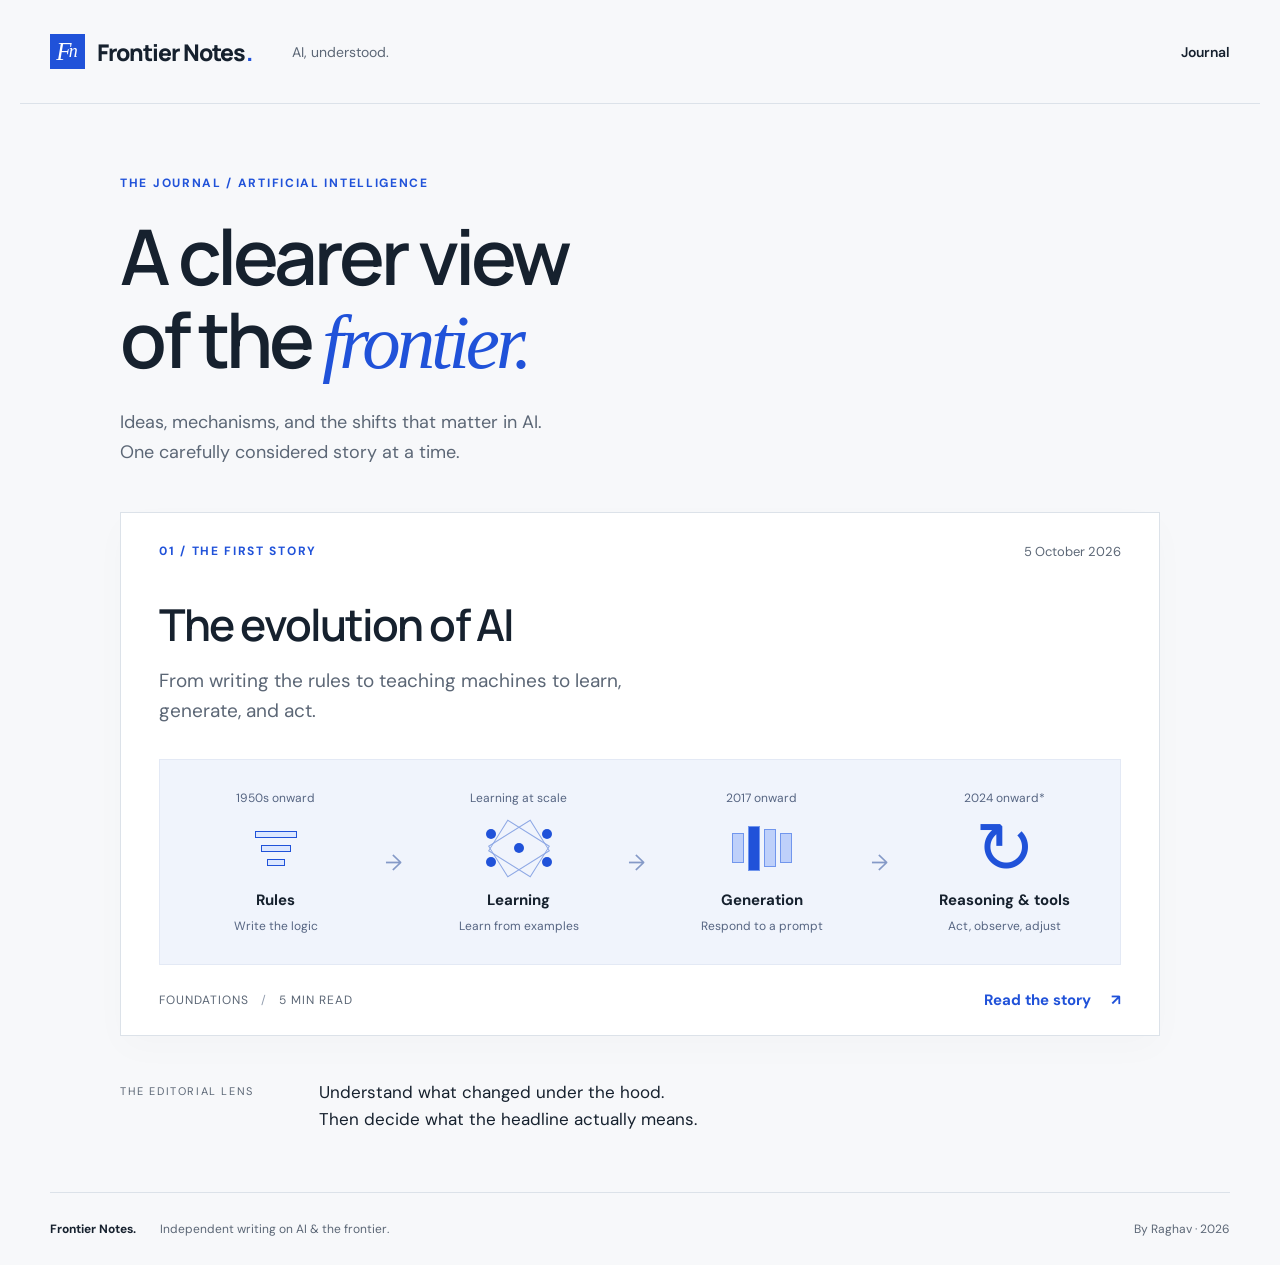
==== index.html @ 6a251ef6 "Publish Frontier Notes and first AI evolution essay" ====
<!doctype html><html lang="en"><head><meta charset="utf-8"><meta name="viewport" content="width=device-width, initial-scale=1"><title>Frontier Notes · Frontier Notes</title><meta name="description" content="Clear, visual essays on artificial intelligence, from its foundations to the frontier."><link rel="canonical" href="https://raghav-one.github.io/blog/"><meta property="og:title" content="Frontier Notes"><meta property="og:description" content="Clear, visual essays on artificial intelligence, from its foundations to the frontier."><meta property="og:type" content="website"><meta property="og:url" content="https://raghav-one.github.io/blog/"><meta name="theme-color" content="#f7f8fa"><link rel="icon" href="favicon.svg"><link rel="stylesheet" href="style.css"></head><body><header class="masthead"><a class="brand" href="./" aria-label="Frontier Notes home"><span class="brand-symbol">F<span>n</span></span>Frontier Notes<span class="brand-dot">.</span></a><span class="masthead-note">AI, understood.</span><a class="nav-link" href="./#journal">Journal</a></header><main class="home"><div class="home-intro"><span class="eyebrow">THE JOURNAL / ARTIFICIAL INTELLIGENCE</span><h1>A clearer view<br>of the <em>frontier.</em></h1><p>Ideas, mechanisms, and the shifts that matter in AI.<br>One carefully considered story at a time.</p></div><section id="journal" class="featured"><div class="feature-top"><span class="eyebrow">01 / THE FIRST STORY</span><span>5 October 2026</span></div><a class="feature-title" href="evolution-of-ai/"><h2>The evolution of AI</h2><p>From writing the rules to teaching machines to learn,<br class="desktop-break"> generate, and act.</p></a><div class="evolution-map" role="img" aria-label="Four overlapping approaches to AI: humans write rules; models learn patterns from examples; pretrained models generate outputs from prompts; tool-using systems act and check feedback."><div class="map-node"><span class="map-year">1950s onward</span><div class="node-visual rules"><i></i><i></i><i></i></div><strong>Rules</strong><span>Write the logic</span></div><span class="map-connector" aria-hidden="true">→</span><div class="map-node"><span class="map-year">Learning at scale</span><div class="node-visual network"><i></i><i></i><i></i><i></i><i></i></div><strong>Learning</strong><span>Learn from examples</span></div><span class="map-connector" aria-hidden="true">→</span><div class="map-node"><span class="map-year">2017 onward</span><div class="node-visual tokens"><i></i><i></i><i></i><i></i></div><strong>Generation</strong><span>Respond to a prompt</span></div><span class="map-connector" aria-hidden="true">→</span><div class="map-node"><span class="map-year">2024 onward*</span><div class="node-visual loop">↻</div><strong>Reasoning &amp; tools</strong><span>Act, observe, adjust</span></div></div><div class="feature-bottom"><span>FOUNDATIONS <span class="sep">/</span> 5 MIN READ</span><a class="read-link" href="evolution-of-ai/">Read the story <span aria-hidden="true">↗</span></a></div></section><div class="home-note"><span>THE EDITORIAL LENS</span><p>Understand what changed under the hood.<br>Then decide what the headline actually means.</p></div></main><footer><span class="footer-brand">Frontier Notes.</span><span>Independent writing on AI &amp; the frontier.</span><span>By Raghav · 2026</span></footer></body></html>
---- style.css ----
@import url('https://fonts.googleapis.com/css2?family=DM+Sans:wght@400;500;600;700&family=Manrope:wght@400;500;600;700;800&display=swap');
:root{--ink:#16212e;--muted:#5c6776;--blue:#2052d9;--line:#dce2e9;--paper:#f7f8fa}*{box-sizing:border-box}html{scroll-behavior:smooth;scroll-padding-top:30px}body{margin:0;background:var(--paper);color:var(--ink);font-family:'DM Sans',sans-serif;-webkit-font-smoothing:antialiased}a{color:inherit;text-decoration:none}a:hover{color:var(--blue)}a:focus-visible{outline:3px solid var(--blue);outline-offset:6px}::selection{background:#d9e5ff} .masthead{max-width:1240px;margin:auto;height:104px;display:flex;align-items:center;border-bottom:1px solid var(--line);gap:30px;padding:0 30px}.brand{display:flex;align-items:center;gap:12px;font-family:Manrope,sans-serif;font-size:23px;font-weight:800;letter-spacing:-1px}.brand-symbol{background:var(--blue);color:white;width:35px;height:35px;display:flex;align-items:center;justify-content:center;font:italic 25px Georgia;letter-spacing:-3px;padding-right:4px}.brand-symbol span{font-size:18px}.brand-dot{color:var(--blue);margin-left:-11px}.masthead-note{font-size:14px;color:var(--muted);margin-left:10px}.nav-link{margin-left:auto;font-size:14px;font-weight:600}.home{max-width:1100px;padding:0 30px;margin:auto}.home-intro{padding:67px 0 45px}.eyebrow{font-size:12px;font-weight:700;letter-spacing:1.7px;color:var(--blue)}h1,h2,p{margin:0}h1,h2{font-family:Manrope,sans-serif}h1{font-size:clamp(48px,6vw,82px);line-height:1.08;letter-spacing:-4px;font-weight:600;margin:23px 0}h1 em{font-family:Georgia,serif;font-weight:400;color:var(--blue)}.home-intro p{font-size:18px;line-height:1.65;color:var(--muted)}.featured{background:white;border:1px solid var(--line);padding:30px 38px 0;box-shadow:0 12px 35px #16212e05}.feature-top{display:flex;justify-content:space-between;gap:20px;font-size:13px;color:var(--muted)}.feature-title{display:block;margin:34px 0}.feature-title h2{font-size:44px;letter-spacing:-1.9px;font-weight:600}.feature-title p{font-size:19px;line-height:1.55;margin-top:12px;color:var(--muted)}.evolution-map{display:grid;grid-template-columns:1fr 24px 1fr 24px 1fr 24px 1fr;align-items:center;gap:4px;padding:30px 10px;background:#f0f4fc;border:1px solid #e3e9f5}.map-node{display:flex;align-items:center;flex-direction:column;text-align:center;gap:8px}.map-year{font-size:12px;color:#566582}.map-node strong{font-size:15px;white-space:nowrap}.map-node>span:last-child{font-size:12px;color:#566582}.map-connector{color:#8499c7;font-size:22px}.node-visual{height:68px;display:flex;justify-content:center;align-items:center;position:relative;color:var(--blue)}.rules{flex-direction:column;gap:7px}.rules i{display:block;width:42px;height:7px;border:1px solid var(--blue);background:#dce7ff}.rules i:nth-child(2){width:30px}.rules i:last-child{width:18px}.network{width:66px}.network:before,.network:after{content:'';position:absolute;width:48px;height:35px;border:1px solid #8fa9e5;transform:rotate(32deg)}.network:after{transform:rotate(-32deg)}.network i{width:10px;height:10px;border-radius:50%;background:var(--blue);position:absolute;z-index:1}.network i:nth-child(1){left:0;top:15px}.network i:nth-child(2){left:0;bottom:15px}.network i:nth-child(3){left:28px;top:29px}.network i:nth-child(4){right:0;top:15px}.network i:nth-child(5){right:0;bottom:15px}.tokens{gap:4px}.tokens i{display:block;width:12px;height:30px;background:#bed0fa;border:1px solid #7196ed}.tokens i:nth-child(2){height:45px;background:#2052d9}.tokens i:nth-child(3){height:38px}.loop{font:72px Georgia}.feature-bottom{display:flex;align-items:center;justify-content:space-between;padding:25px 0;font-size:12px;letter-spacing:1px;color:var(--muted)}.read-link{font-size:15px;color:var(--blue);font-weight:700;letter-spacing:0}.read-link span{margin-left:16px}.sep{margin:0 8px;color:#929dae}.home-note{display:flex;gap:65px;padding:43px 0 58px;align-items:flex-start}.home-note>span{font-size:11px;letter-spacing:1.6px;padding-top:5px;color:var(--muted)}.home-note p{font-size:17px;line-height:1.6}footer{max-width:1180px;border-top:1px solid var(--line);padding:28px 0;margin:0 auto;display:flex;gap:24px;color:var(--muted);font-size:12px}footer span:last-child{margin-left:auto}.footer-brand{font-weight:700;color:var(--ink)}.article-heading{max-width:760px;padding:39px 30px 44px;margin:auto}.back{font-size:13px;color:var(--muted);display:inline-block;margin-bottom:42px}.article-heading h1{font-size:clamp(60px,7vw,94px);margin:24px 0;letter-spacing:-4px}.dek{font-size:21px;color:var(--muted);line-height:1.6;max-width:650px}.byline{display:flex;gap:12px;align-items:center;font-size:12px;color:var(--muted);margin-top:30px;line-height:1.7}.byline strong{color:var(--ink);font-size:14px}.avatar{width:38px;height:38px;border-radius:50%;background:#e3e9f5;color:var(--blue);display:grid;place-items:center;font-size:14px;font-weight:700}.wide-figure{max-width:1040px;margin:0 auto 48px;padding:0 30px}.wide-figure .evolution-map{padding:35px 20px}figcaption{font-size:12px;line-height:1.6;color:var(--muted);padding:14px 0;max-width:900px}.article-body{max-width:760px;padding:0 30px 68px;margin:auto;font-size:18px;line-height:1.85}.article-body p{margin-bottom:22px}.opening{font-size:21px;line-height:1.75}.article-body section{margin-top:48px}.section-number{font-size:13px;color:var(--blue);display:flex;gap:15px;align-items:center;font-weight:600}.section-number span{letter-spacing:1.4px;font-size:11px;color:var(--muted)}.article-body h2{font-size:30px;line-height:1.3;letter-spacing:-1px;margin:14px 0 20px;font-weight:600}.cite{color:var(--blue);font-size:12px;margin-left:4px;vertical-align:super}.lesson{border-left:2px solid var(--blue);padding-left:18px;font-size:16px;color:var(--muted)}.lesson strong{color:var(--ink)}code{font-size:14px;background:#eaf0fb;padding:4px 6px;border-radius:3px;overflow-wrap:anywhere}.mechanism{border:1px solid var(--line);padding:24px;background:white;margin:28px 0}.flow{display:flex;gap:12px;align-items:center;justify-content:space-between;margin:15px 0;font-size:14px}.flow b{color:var(--blue);font-weight:400}.mechanism p{font-size:13px;line-height:1.6;color:var(--muted);margin:0}.pullquote{padding:30px 0;border-top:1px solid var(--line);border-bottom:1px solid var(--line);margin:34px 0}.pullquote>span{color:var(--blue);font-size:11px;letter-spacing:1.5px;font-weight:700}.pullquote p{font:28px/1.5 Georgia,serif;margin:13px 0 0}.agent-loop{background:#eff3fb;padding:25px;margin:28px 0}.agent-loop ol{list-style:none;margin:12px 0 0;padding:0}.agent-loop li{display:flex;gap:20px;padding:14px 0;border-top:1px solid #dae3f3}.agent-loop li>span{color:var(--blue);font-size:12px;padding-top:4px}.agent-loop strong{font-size:16px}.agent-loop small{display:block;color:var(--muted);font-size:14px;line-height:1.6}.ending{padding-top:35px;border-top:2px solid var(--ink)}.sources{padding-top:30px;border-top:1px solid var(--line)}.sources h2{font-size:23px}.sources ol{padding-left:22px;font-size:14px;line-height:1.5}.sources li{padding:10px 0;scroll-margin-top:30px}.sources li::marker{color:var(--muted)}.sources a{color:var(--blue)}.sources a:hover{text-decoration:underline}.sources li span{display:block;font-size:12px;color:var(--muted);margin-top:4px}.sources>p{font-size:12px;color:var(--muted);line-height:1.6;margin:20px 0 0}@media(max-width:700px){.masthead{height:78px;padding:0 22px;gap:16px}.brand{font-size:20px}.masthead-note{display:none}.home{padding:0 22px}.home-intro{padding:44px 0 32px}h1{letter-spacing:-2.5px}.home-intro p{font-size:16px}.featured{padding:23px 20px 0}.feature-top{font-size:11px}.feature-top .eyebrow{font-size:10px;letter-spacing:1px}.feature-title{margin:26px 0}.feature-title h2{font-size:34px;letter-spacing:-1.5px}.feature-title p{font-size:17px}.desktop-break{display:none}.evolution-map{grid-template-columns:1fr 22px 1fr;padding:23px 9px;row-gap:25px}.evolution-map>.map-connector:nth-child(4){display:none}.map-node strong{font-size:14px}.map-node>span:last-child{font-size:11px}.feature-bottom{font-size:10px;letter-spacing:.5px;padding:21px 0}.read-link{font-size:13px}.read-link span{margin-left:5px}.home-note{display:block;padding:34px 0}.home-note p{margin-top:12px;font-size:16px}footer{margin:0 22px;padding:24px 0;flex-wrap:wrap;gap:10px;font-size:11px}footer span:last-child{margin-left:0;width:100%}.article-heading{padding:27px 24px 32px}.back{margin-bottom:32px}.article-heading h1{letter-spacing:-3px}.dek{font-size:18px}.wide-figure{padding:0 24px;margin-bottom:28px}.wide-figure .evolution-map{padding:25px 10px}.article-body{padding:0 24px 44px;font-size:17px;line-height:1.8}.opening{font-size:19px}.article-body section{margin-top:37px}.article-body h2{font-size:27px}.flow{display:grid;grid-template-columns:1fr 20px 1fr;gap:10px;font-size:13px}.flow>b:nth-child(4){display:none}.mechanism{padding:20px}.pullquote p{font-size:24px}.agent-loop{padding:20px}.section-number span{font-size:10px}figcaption{font-size:11px}}@media(prefers-reduced-motion:reduce){html{scroll-behavior:auto}}
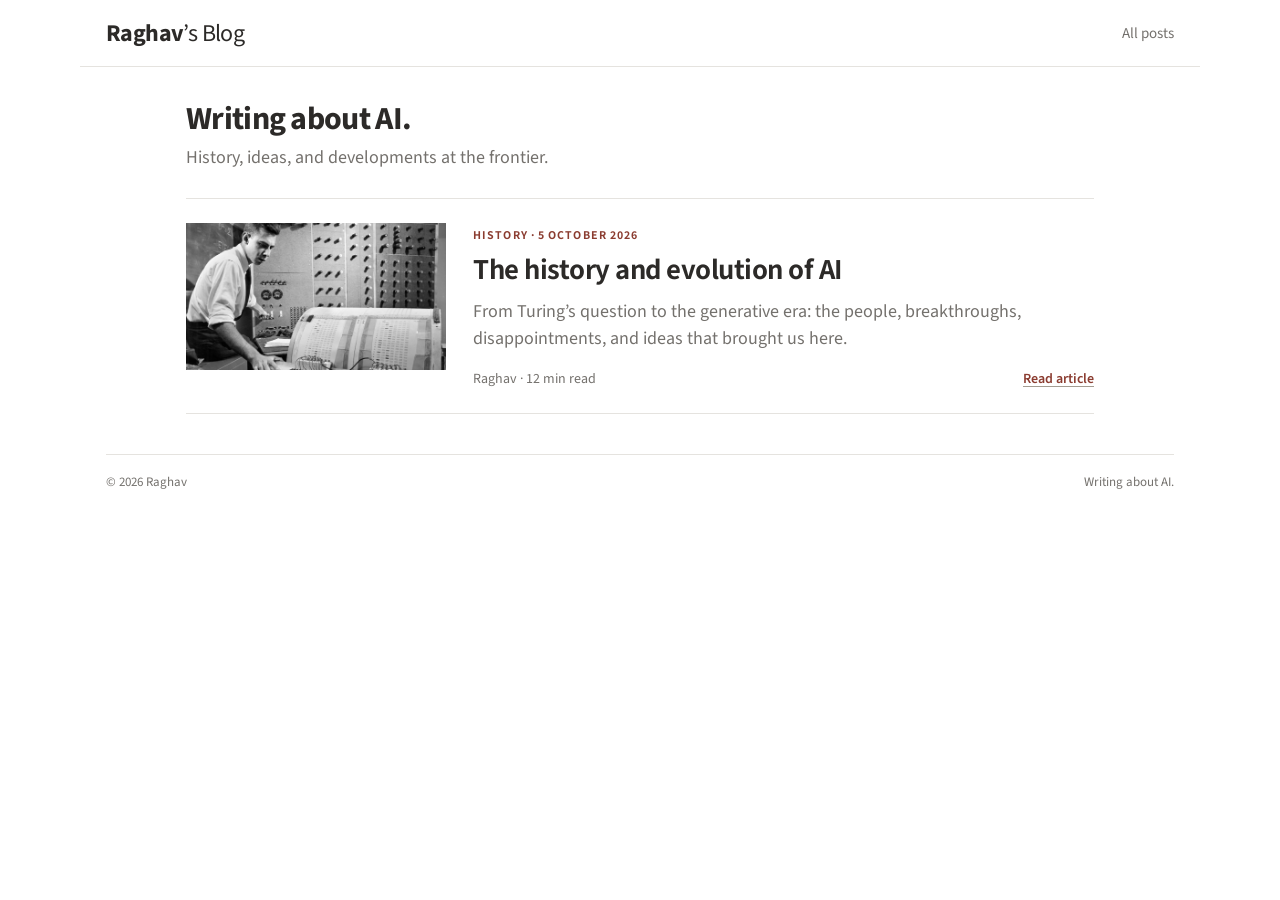
==== commit 0cff4592: "Rebuild personal blog with compact article layout and expanded AI history" ====
--- a/index.html
+++ b/index.html
@@ -1 +1,33 @@
-<!doctype html><html lang="en"><head><meta charset="utf-8"><meta name="viewport" content="width=device-width, initial-scale=1"><title>Frontier Notes · Frontier Notes</title><meta name="description" content="Clear, visual essays on artificial intelligence, from its foundations to the frontier."><link rel="canonical" href="https://raghav-one.github.io/blog/"><meta property="og:title" content="Frontier Notes"><meta property="og:description" content="Clear, visual essays on artificial intelligence, from its foundations to the frontier."><meta property="og:type" content="website"><meta property="og:url" content="https://raghav-one.github.io/blog/"><meta name="theme-color" content="#f7f8fa"><link rel="icon" href="favicon.svg"><link rel="stylesheet" href="style.css"></head><body><header class="masthead"><a class="brand" href="./" aria-label="Frontier Notes home"><span class="brand-symbol">F<span>n</span></span>Frontier Notes<span class="brand-dot">.</span></a><span class="masthead-note">AI, understood.</span><a class="nav-link" href="./#journal">Journal</a></header><main class="home"><div class="home-intro"><span class="eyebrow">THE JOURNAL / ARTIFICIAL INTELLIGENCE</span><h1>A clearer view<br>of the <em>frontier.</em></h1><p>Ideas, mechanisms, and the shifts that matter in AI.<br>One carefully considered story at a time.</p></div><section id="journal" class="featured"><div class="feature-top"><span class="eyebrow">01 / THE FIRST STORY</span><span>5 October 2026</span></div><a class="feature-title" href="evolution-of-ai/"><h2>The evolution of AI</h2><p>From writing the rules to teaching machines to learn,<br class="desktop-break"> generate, and act.</p></a><div class="evolution-map" role="img" aria-label="Four overlapping approaches to AI: humans write rules; models learn patterns from examples; pretrained models generate outputs from prompts; tool-using systems act and check feedback."><div class="map-node"><span class="map-year">1950s onward</span><div class="node-visual rules"><i></i><i></i><i></i></div><strong>Rules</strong><span>Write the logic</span></div><span class="map-connector" aria-hidden="true">→</span><div class="map-node"><span class="map-year">Learning at scale</span><div class="node-visual network"><i></i><i></i><i></i><i></i><i></i></div><strong>Learning</strong><span>Learn from examples</span></div><span class="map-connector" aria-hidden="true">→</span><div class="map-node"><span class="map-year">2017 onward</span><div class="node-visual tokens"><i></i><i></i><i></i><i></i></div><strong>Generation</strong><span>Respond to a prompt</span></div><span class="map-connector" aria-hidden="true">→</span><div class="map-node"><span class="map-year">2024 onward*</span><div class="node-visual loop">↻</div><strong>Reasoning &amp; tools</strong><span>Act, observe, adjust</span></div></div><div class="feature-bottom"><span>FOUNDATIONS <span class="sep">/</span> 5 MIN READ</span><a class="read-link" href="evolution-of-ai/">Read the story <span aria-hidden="true">↗</span></a></div></section><div class="home-note"><span>THE EDITORIAL LENS</span><p>Understand what changed under the hood.<br>Then decide what the headline actually means.</p></div></main><footer><span class="footer-brand">Frontier Notes.</span><span>Independent writing on AI &amp; the frontier.</span><span>By Raghav · 2026</span></footer></body></html>+<!doctype html>
+<html lang="en">
+<head>
+  <meta charset="utf-8">
+  <meta name="viewport" content="width=device-width, initial-scale=1">
+  <title>AI writing by Raghav | Raghav’s Blog</title>
+  <meta name="description" content="Raghav’s personal blog about artificial intelligence: its history, ideas, and frontier.">
+  <link rel="canonical" href="https://raghav-one.github.io/blog/">
+  <meta property="og:title" content="AI writing by Raghav">
+  <meta property="og:description" content="Raghav’s personal blog about artificial intelligence: its history, ideas, and frontier.">
+  <meta property="og:type" content="website">
+  <meta property="og:url" content="https://raghav-one.github.io/blog/">
+  <meta name="theme-color" content="#ffffff">
+  <link rel="icon" href="favicon.svg">
+  <link rel="stylesheet" href="style.css">
+</head>
+<body>
+<a class="skip-link" href="#main">Skip to content</a>
+<header class="site-header">
+  <a class="identity" href="./">Raghav<span>’s Blog</span></a>
+  <a href="./" class="archive-link">All posts</a>
+</header>
+<main id="main" class="home">
+<header class="home-heading"><h1>Writing about AI.</h1><p>History, ideas, and developments at the frontier.</p></header>
+<section aria-label="Blog posts" class="post-list">
+<article class="post-preview">
+<a class="preview-image" href="evolution-of-ai/" tabindex="-1" aria-hidden="true"><img src="assets/rosenblatt-perceptron.jpg" alt="" width="1140" height="641"></a>
+<div><span class="post-category">HISTORY · 5 OCTOBER 2026</span><h2><a href="evolution-of-ai/">The history and evolution of AI</a></h2><p>From Turing’s question to the generative era: the people, breakthroughs, disappointments, and ideas that brought us here.</p><div class="preview-meta">Raghav · 12 min read <a href="evolution-of-ai/">Read article</a></div></div>
+</article>
+</section>
+</main><footer class="site-footer"><span>© 2026 Raghav</span><span>Writing about AI.</span></footer>
+</body>
+</html>
--- a/style.css
+++ b/style.css
@@ -1,2 +1,2 @@
-@import url('https://fonts.googleapis.com/css2?family=DM+Sans:wght@400;500;600;700&family=Manrope:wght@400;500;600;700;800&display=swap');
-:root{--ink:#16212e;--muted:#5c6776;--blue:#2052d9;--line:#dce2e9;--paper:#f7f8fa}*{box-sizing:border-box}html{scroll-behavior:smooth;scroll-padding-top:30px}body{margin:0;background:var(--paper);color:var(--ink);font-family:'DM Sans',sans-serif;-webkit-font-smoothing:antialiased}a{color:inherit;text-decoration:none}a:hover{color:var(--blue)}a:focus-visible{outline:3px solid var(--blue);outline-offset:6px}::selection{background:#d9e5ff} .masthead{max-width:1240px;margin:auto;height:104px;display:flex;align-items:center;border-bottom:1px solid var(--line);gap:30px;padding:0 30px}.brand{display:flex;align-items:center;gap:12px;font-family:Manrope,sans-serif;font-size:23px;font-weight:800;letter-spacing:-1px}.brand-symbol{background:var(--blue);color:white;width:35px;height:35px;display:flex;align-items:center;justify-content:center;font:italic 25px Georgia;letter-spacing:-3px;padding-right:4px}.brand-symbol span{font-size:18px}.brand-dot{color:var(--blue);margin-left:-11px}.masthead-note{font-size:14px;color:var(--muted);margin-left:10px}.nav-link{margin-left:auto;font-size:14px;font-weight:600}.home{max-width:1100px;padding:0 30px;margin:auto}.home-intro{padding:67px 0 45px}.eyebrow{font-size:12px;font-weight:700;letter-spacing:1.7px;color:var(--blue)}h1,h2,p{margin:0}h1,h2{font-family:Manrope,sans-serif}h1{font-size:clamp(48px,6vw,82px);line-height:1.08;letter-spacing:-4px;font-weight:600;margin:23px 0}h1 em{font-family:Georgia,serif;font-weight:400;color:var(--blue)}.home-intro p{font-size:18px;line-height:1.65;color:var(--muted)}.featured{background:white;border:1px solid var(--line);padding:30px 38px 0;box-shadow:0 12px 35px #16212e05}.feature-top{display:flex;justify-content:space-between;gap:20px;font-size:13px;color:var(--muted)}.feature-title{display:block;margin:34px 0}.feature-title h2{font-size:44px;letter-spacing:-1.9px;font-weight:600}.feature-title p{font-size:19px;line-height:1.55;margin-top:12px;color:var(--muted)}.evolution-map{display:grid;grid-template-columns:1fr 24px 1fr 24px 1fr 24px 1fr;align-items:center;gap:4px;padding:30px 10px;background:#f0f4fc;border:1px solid #e3e9f5}.map-node{display:flex;align-items:center;flex-direction:column;text-align:center;gap:8px}.map-year{font-size:12px;color:#566582}.map-node strong{font-size:15px;white-space:nowrap}.map-node>span:last-child{font-size:12px;color:#566582}.map-connector{color:#8499c7;font-size:22px}.node-visual{height:68px;display:flex;justify-content:center;align-items:center;position:relative;color:var(--blue)}.rules{flex-direction:column;gap:7px}.rules i{display:block;width:42px;height:7px;border:1px solid var(--blue);background:#dce7ff}.rules i:nth-child(2){width:30px}.rules i:last-child{width:18px}.network{width:66px}.network:before,.network:after{content:'';position:absolute;width:48px;height:35px;border:1px solid #8fa9e5;transform:rotate(32deg)}.network:after{transform:rotate(-32deg)}.network i{width:10px;height:10px;border-radius:50%;background:var(--blue);position:absolute;z-index:1}.network i:nth-child(1){left:0;top:15px}.network i:nth-child(2){left:0;bottom:15px}.network i:nth-child(3){left:28px;top:29px}.network i:nth-child(4){right:0;top:15px}.network i:nth-child(5){right:0;bottom:15px}.tokens{gap:4px}.tokens i{display:block;width:12px;height:30px;background:#bed0fa;border:1px solid #7196ed}.tokens i:nth-child(2){height:45px;background:#2052d9}.tokens i:nth-child(3){height:38px}.loop{font:72px Georgia}.feature-bottom{display:flex;align-items:center;justify-content:space-between;padding:25px 0;font-size:12px;letter-spacing:1px;color:var(--muted)}.read-link{font-size:15px;color:var(--blue);font-weight:700;letter-spacing:0}.read-link span{margin-left:16px}.sep{margin:0 8px;color:#929dae}.home-note{display:flex;gap:65px;padding:43px 0 58px;align-items:flex-start}.home-note>span{font-size:11px;letter-spacing:1.6px;padding-top:5px;color:var(--muted)}.home-note p{font-size:17px;line-height:1.6}footer{max-width:1180px;border-top:1px solid var(--line);padding:28px 0;margin:0 auto;display:flex;gap:24px;color:var(--muted);font-size:12px}footer span:last-child{margin-left:auto}.footer-brand{font-weight:700;color:var(--ink)}.article-heading{max-width:760px;padding:39px 30px 44px;margin:auto}.back{font-size:13px;color:var(--muted);display:inline-block;margin-bottom:42px}.article-heading h1{font-size:clamp(60px,7vw,94px);margin:24px 0;letter-spacing:-4px}.dek{font-size:21px;color:var(--muted);line-height:1.6;max-width:650px}.byline{display:flex;gap:12px;align-items:center;font-size:12px;color:var(--muted);margin-top:30px;line-height:1.7}.byline strong{color:var(--ink);font-size:14px}.avatar{width:38px;height:38px;border-radius:50%;background:#e3e9f5;color:var(--blue);display:grid;place-items:center;font-size:14px;font-weight:700}.wide-figure{max-width:1040px;margin:0 auto 48px;padding:0 30px}.wide-figure .evolution-map{padding:35px 20px}figcaption{font-size:12px;line-height:1.6;color:var(--muted);padding:14px 0;max-width:900px}.article-body{max-width:760px;padding:0 30px 68px;margin:auto;font-size:18px;line-height:1.85}.article-body p{margin-bottom:22px}.opening{font-size:21px;line-height:1.75}.article-body section{margin-top:48px}.section-number{font-size:13px;color:var(--blue);display:flex;gap:15px;align-items:center;font-weight:600}.section-number span{letter-spacing:1.4px;font-size:11px;color:var(--muted)}.article-body h2{font-size:30px;line-height:1.3;letter-spacing:-1px;margin:14px 0 20px;font-weight:600}.cite{color:var(--blue);font-size:12px;margin-left:4px;vertical-align:super}.lesson{border-left:2px solid var(--blue);padding-left:18px;font-size:16px;color:var(--muted)}.lesson strong{color:var(--ink)}code{font-size:14px;background:#eaf0fb;padding:4px 6px;border-radius:3px;overflow-wrap:anywhere}.mechanism{border:1px solid var(--line);padding:24px;background:white;margin:28px 0}.flow{display:flex;gap:12px;align-items:center;justify-content:space-between;margin:15px 0;font-size:14px}.flow b{color:var(--blue);font-weight:400}.mechanism p{font-size:13px;line-height:1.6;color:var(--muted);margin:0}.pullquote{padding:30px 0;border-top:1px solid var(--line);border-bottom:1px solid var(--line);margin:34px 0}.pullquote>span{color:var(--blue);font-size:11px;letter-spacing:1.5px;font-weight:700}.pullquote p{font:28px/1.5 Georgia,serif;margin:13px 0 0}.agent-loop{background:#eff3fb;padding:25px;margin:28px 0}.agent-loop ol{list-style:none;margin:12px 0 0;padding:0}.agent-loop li{display:flex;gap:20px;padding:14px 0;border-top:1px solid #dae3f3}.agent-loop li>span{color:var(--blue);font-size:12px;padding-top:4px}.agent-loop strong{font-size:16px}.agent-loop small{display:block;color:var(--muted);font-size:14px;line-height:1.6}.ending{padding-top:35px;border-top:2px solid var(--ink)}.sources{padding-top:30px;border-top:1px solid var(--line)}.sources h2{font-size:23px}.sources ol{padding-left:22px;font-size:14px;line-height:1.5}.sources li{padding:10px 0;scroll-margin-top:30px}.sources li::marker{color:var(--muted)}.sources a{color:var(--blue)}.sources a:hover{text-decoration:underline}.sources li span{display:block;font-size:12px;color:var(--muted);margin-top:4px}.sources>p{font-size:12px;color:var(--muted);line-height:1.6;margin:20px 0 0}@media(max-width:700px){.masthead{height:78px;padding:0 22px;gap:16px}.brand{font-size:20px}.masthead-note{display:none}.home{padding:0 22px}.home-intro{padding:44px 0 32px}h1{letter-spacing:-2.5px}.home-intro p{font-size:16px}.featured{padding:23px 20px 0}.feature-top{font-size:11px}.feature-top .eyebrow{font-size:10px;letter-spacing:1px}.feature-title{margin:26px 0}.feature-title h2{font-size:34px;letter-spacing:-1.5px}.feature-title p{font-size:17px}.desktop-break{display:none}.evolution-map{grid-template-columns:1fr 22px 1fr;padding:23px 9px;row-gap:25px}.evolution-map>.map-connector:nth-child(4){display:none}.map-node strong{font-size:14px}.map-node>span:last-child{font-size:11px}.feature-bottom{font-size:10px;letter-spacing:.5px;padding:21px 0}.read-link{font-size:13px}.read-link span{margin-left:5px}.home-note{display:block;padding:34px 0}.home-note p{margin-top:12px;font-size:16px}footer{margin:0 22px;padding:24px 0;flex-wrap:wrap;gap:10px;font-size:11px}footer span:last-child{margin-left:0;width:100%}.article-heading{padding:27px 24px 32px}.back{margin-bottom:32px}.article-heading h1{letter-spacing:-3px}.dek{font-size:18px}.wide-figure{padding:0 24px;margin-bottom:28px}.wide-figure .evolution-map{padding:25px 10px}.article-body{padding:0 24px 44px;font-size:17px;line-height:1.8}.opening{font-size:19px}.article-body section{margin-top:37px}.article-body h2{font-size:27px}.flow{display:grid;grid-template-columns:1fr 20px 1fr;gap:10px;font-size:13px}.flow>b:nth-child(4){display:none}.mechanism{padding:20px}.pullquote p{font-size:24px}.agent-loop{padding:20px}.section-number span{font-size:10px}figcaption{font-size:11px}}@media(prefers-reduced-motion:reduce){html{scroll-behavior:auto}}
+@import url('https://fonts.googleapis.com/css2?family=Source+Sans+3:wght@400;500;600;650;700&display=swap');
+:root{--ink:#2c2a28;--muted:#74716d;--accent:#8b3c30;--line:#e5e3df;--soft:#f7f6f3}*{box-sizing:border-box}html{scroll-padding-top:24px}body{margin:0;background:white;color:var(--ink);font-family:'Source Sans 3',Arial,sans-serif;-webkit-font-smoothing:antialiased}a{color:inherit;text-decoration-color:#a39c92;text-underline-offset:3px}a:hover{color:var(--accent)}a:focus-visible,summary:focus-visible{outline:2px solid var(--accent);outline-offset:5px}::selection{background:#f0dfd5}.skip-link{position:absolute;left:15px;top:-100px;background:white;padding:12px;z-index:10}.skip-link:focus{top:10px}.site-header{height:67px;max-width:1120px;margin:auto;padding:0 26px;border-bottom:1px solid var(--line);display:flex;align-items:center;justify-content:space-between}.identity{font-size:24px;font-weight:700;letter-spacing:-.6px;text-decoration:none}.identity span{font-weight:400}.archive-link{font-size:15px;text-decoration:none;color:var(--muted)}.article{max-width:792px;margin:auto;padding:30px 26px 35px}.post-category{font-size:12px;letter-spacing:1.1px;color:var(--accent);font-weight:650}.post-header h1{font-size:39px;letter-spacing:-1px;line-height:1.16;margin:10px 0 12px;font-weight:700}.subtitle{font-size:21px;line-height:1.45;color:var(--muted);margin:0}.byline{display:flex;align-items:center;gap:11px;margin:20px 0 23px;padding-bottom:19px;border-bottom:1px solid var(--line);font-size:13px}.author-mark{display:grid;place-items:center;width:34px;height:34px;background:var(--soft);border:1px solid var(--line);border-radius:50%;font-family:Georgia,serif;font-size:19px}.byline strong{display:block;font-size:14px;font-weight:650}.byline div>span{display:block;color:var(--muted);margin-top:2px}.prose{font-size:20px;line-height:1.65}.prose p{margin:0 0 20px}.prose a{font-weight:500}.prose h2{font-size:30px;line-height:1.25;letter-spacing:-.4px;margin:34px 0 17px;font-weight:700}.prose h2>span{display:block;font-size:14px;line-height:1.5;color:var(--muted);font-weight:400;letter-spacing:0;margin-top:6px}.prose h3{font-size:25px;line-height:1.3;margin:24px 0 15px;font-weight:650;letter-spacing:-.2px}.contents{border-top:1px solid var(--line);border-bottom:1px solid var(--line);margin:23px 0;padding:11px 0;font-size:15px}.contents summary{cursor:pointer;font-weight:600}.contents summary>span{float:right;color:var(--muted);font-size:13px;font-weight:400}.contents ol{list-style:none;padding:13px 0 0;margin:0;display:grid;gap:9px}.contents li a{display:grid;grid-template-columns:130px 1fr;text-decoration:none;gap:15px;font-weight:400}.contents li span{color:var(--muted);font-size:13px}.contents li a:hover{text-decoration:underline}figure{margin:28px 0}figure img{display:block;width:100%;height:auto}figcaption{font-size:14px;line-height:1.45;color:var(--muted);text-align:center;margin-top:10px}figcaption a{font-weight:400!important}.timeline-figure{margin:25px 0 32px}.timeline-title{font-size:16px;font-weight:650;padding:12px 17px 0;background:var(--soft)}.timeline-grid{display:grid;grid-template-columns:repeat(5,1fr);gap:15px 13px;padding:17px;background:var(--soft)}.timeline-grid div{border-top:2px solid #cdc4b8;padding-top:7px}.timeline-grid strong{font-size:17px;display:block;font-weight:650;color:var(--accent)}.timeline-grid span{font-size:13px;line-height:1.35;display:block;margin-top:4px}.shakey-figure{max-width:610px;margin-left:auto;margin-right:auto}.comparison{display:grid;grid-template-columns:1fr 1fr;gap:24px;padding:22px;background:var(--soft);border:1px solid var(--line)}.comparison h4{font-size:17px;line-height:1.35;margin:0 0 10px;font-weight:650}.comparison p{font-size:15px;line-height:1.5;margin:0 0 13px}.mini-flow{font-size:13px;line-height:1.5;font-weight:650;padding:10px 0;border-top:1px solid #d5cfc6;border-bottom:1px solid #d5cfc6;color:var(--accent)}.comparison small{display:block;font-size:13px;line-height:1.5;margin-top:12px;color:var(--muted)}.editorial-note{border-top:1px solid var(--line);padding-top:20px;margin-top:30px;font-size:15px;color:var(--muted)}.editorial-note strong{color:var(--ink);font-weight:650}.editorial-note p{font-size:14px;margin-top:7px;line-height:1.5}.site-footer{max-width:1068px;margin:0 auto;padding:18px 0;display:flex;justify-content:space-between;border-top:1px solid var(--line);font-size:13px;color:var(--muted)}.home{max-width:960px;padding:33px 26px 40px;margin:auto}.home-heading h1{font-size:32px;line-height:1.2;letter-spacing:-.7px;margin:0 0 7px}.home-heading p{margin:0;color:var(--muted);font-size:18px}.post-list{margin-top:28px}.post-preview{display:grid;grid-template-columns:260px 1fr;gap:27px;padding:24px 0;border-top:1px solid var(--line);border-bottom:1px solid var(--line)}.preview-image{align-self:start;display:block}.preview-image img{width:100%;height:auto;display:block}.post-preview h2{font-size:29px;line-height:1.2;margin:8px 0 10px;font-weight:650;letter-spacing:-.5px}.post-preview h2 a{text-decoration:none}.post-preview p{font-size:18px;line-height:1.5;color:var(--muted);margin:0}.preview-meta{font-size:14px;margin-top:17px;color:var(--muted);display:flex;justify-content:space-between;gap:15px}.preview-meta a{font-weight:600;color:var(--accent)}@media(max-width:750px){.site-header{margin:0 20px;padding:0;height:61px}.identity{font-size:22px}.article{padding:23px 22px 27px}.post-header h1{font-size:33px;letter-spacing:-.7px}.subtitle{font-size:19px}.byline{margin:16px 0 19px;padding-bottom:16px}.prose{font-size:19px;line-height:1.6}.prose h2{font-size:27px;margin-top:29px}.prose h3{font-size:23px}.timeline-grid{grid-template-columns:repeat(2,1fr);gap:13px 20px}.timeline-grid div:last-child{grid-column:auto}.timeline-grid strong{font-size:16px}.timeline-grid span{font-size:14px}.timeline-title{padding-bottom:0}.contents summary>span{float:none;display:block;padding-left:16px;font-size:12px}.contents li a{grid-template-columns:105px 1fr;gap:10px;font-size:14px}.comparison{grid-template-columns:1fr;gap:22px;padding:18px}.comparison>div+div{border-top:1px solid var(--line);padding-top:20px}.comparison p{font-size:16px}.comparison small,.mini-flow{font-size:14px}figcaption{font-size:13px}.site-footer{margin:0 22px;padding:17px 0}.home{padding:25px 22px 30px}.home-heading h1{font-size:29px}.home-heading p{font-size:17px}.post-list{margin-top:22px}.post-preview{grid-template-columns:1fr;gap:20px;padding:20px 0}.preview-image{max-width:100%}.post-preview h2{font-size:27px}.post-preview p{font-size:17px}}@media(prefers-reduced-motion:no-preference){a{transition:color .12s ease}}
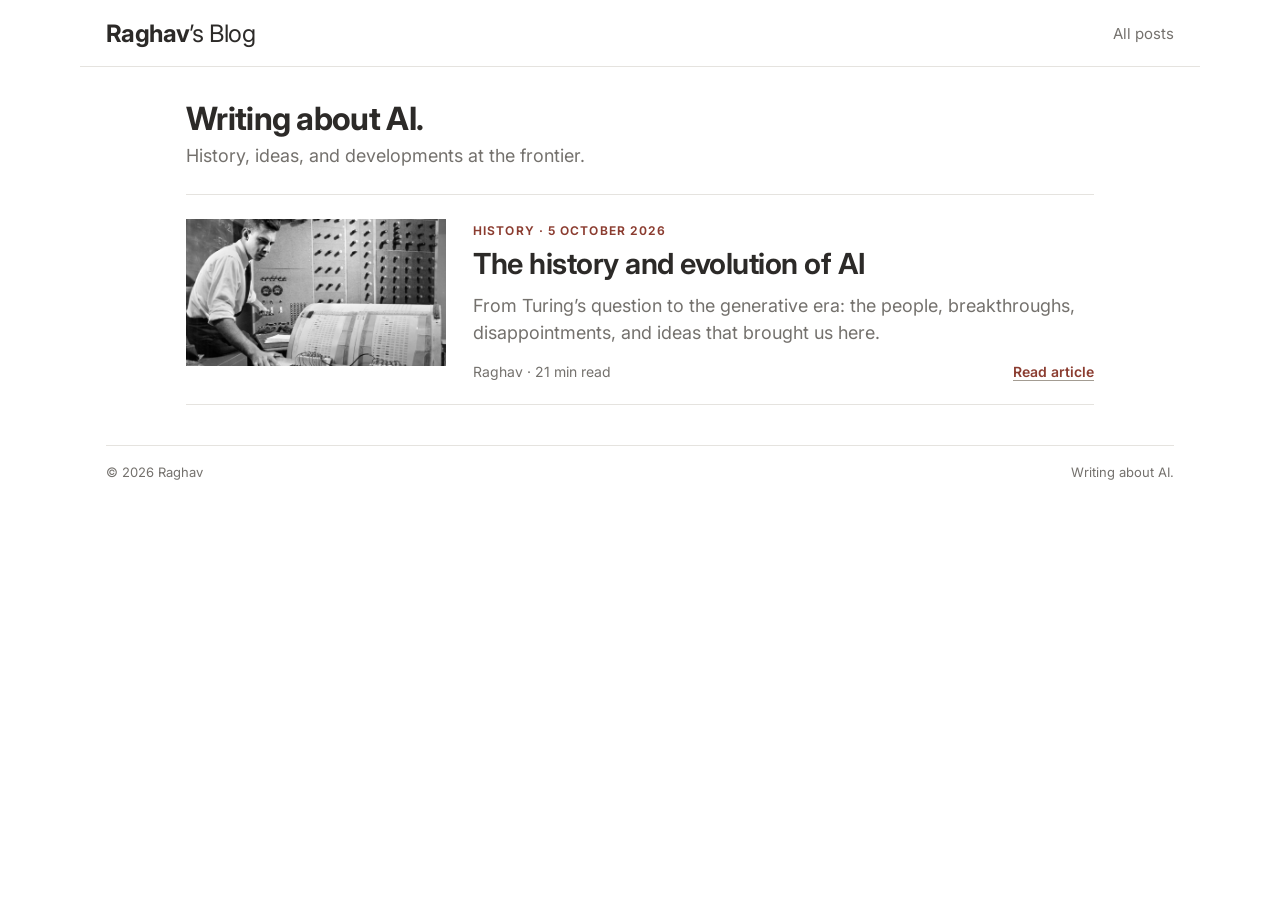
==== commit 433f19ee: "Expand AI mechanisms and use technical headings with editorial emphasis" ====
--- a/index.html
+++ b/index.html
@@ -25,7 +25,7 @@
 <section aria-label="Blog posts" class="post-list">
 <article class="post-preview">
 <a class="preview-image" href="evolution-of-ai/" tabindex="-1" aria-hidden="true"><img src="assets/rosenblatt-perceptron.jpg" alt="" width="1140" height="641"></a>
-<div><span class="post-category">HISTORY · 5 OCTOBER 2026</span><h2><a href="evolution-of-ai/">The history and evolution of AI</a></h2><p>From Turing’s question to the generative era: the people, breakthroughs, disappointments, and ideas that brought us here.</p><div class="preview-meta">Raghav · 12 min read <a href="evolution-of-ai/">Read article</a></div></div>
+<div><span class="post-category">HISTORY · 5 OCTOBER 2026</span><h2><a href="evolution-of-ai/">The history and evolution of AI</a></h2><p>From Turing’s question to the generative era: the people, breakthroughs, disappointments, and ideas that brought us here.</p><div class="preview-meta">Raghav · 21 min read <a href="evolution-of-ai/">Read article</a></div></div>
 </article>
 </section>
 </main><footer class="site-footer"><span>© 2026 Raghav</span><span>Writing about AI.</span></footer>
--- a/style.css
+++ b/style.css
@@ -1,2 +1,124 @@
-@import url('https://fonts.googleapis.com/css2?family=Source+Sans+3:wght@400;500;600;650;700&display=swap');
-:root{--ink:#2c2a28;--muted:#74716d;--accent:#8b3c30;--line:#e5e3df;--soft:#f7f6f3}*{box-sizing:border-box}html{scroll-padding-top:24px}body{margin:0;background:white;color:var(--ink);font-family:'Source Sans 3',Arial,sans-serif;-webkit-font-smoothing:antialiased}a{color:inherit;text-decoration-color:#a39c92;text-underline-offset:3px}a:hover{color:var(--accent)}a:focus-visible,summary:focus-visible{outline:2px solid var(--accent);outline-offset:5px}::selection{background:#f0dfd5}.skip-link{position:absolute;left:15px;top:-100px;background:white;padding:12px;z-index:10}.skip-link:focus{top:10px}.site-header{height:67px;max-width:1120px;margin:auto;padding:0 26px;border-bottom:1px solid var(--line);display:flex;align-items:center;justify-content:space-between}.identity{font-size:24px;font-weight:700;letter-spacing:-.6px;text-decoration:none}.identity span{font-weight:400}.archive-link{font-size:15px;text-decoration:none;color:var(--muted)}.article{max-width:792px;margin:auto;padding:30px 26px 35px}.post-category{font-size:12px;letter-spacing:1.1px;color:var(--accent);font-weight:650}.post-header h1{font-size:39px;letter-spacing:-1px;line-height:1.16;margin:10px 0 12px;font-weight:700}.subtitle{font-size:21px;line-height:1.45;color:var(--muted);margin:0}.byline{display:flex;align-items:center;gap:11px;margin:20px 0 23px;padding-bottom:19px;border-bottom:1px solid var(--line);font-size:13px}.author-mark{display:grid;place-items:center;width:34px;height:34px;background:var(--soft);border:1px solid var(--line);border-radius:50%;font-family:Georgia,serif;font-size:19px}.byline strong{display:block;font-size:14px;font-weight:650}.byline div>span{display:block;color:var(--muted);margin-top:2px}.prose{font-size:20px;line-height:1.65}.prose p{margin:0 0 20px}.prose a{font-weight:500}.prose h2{font-size:30px;line-height:1.25;letter-spacing:-.4px;margin:34px 0 17px;font-weight:700}.prose h2>span{display:block;font-size:14px;line-height:1.5;color:var(--muted);font-weight:400;letter-spacing:0;margin-top:6px}.prose h3{font-size:25px;line-height:1.3;margin:24px 0 15px;font-weight:650;letter-spacing:-.2px}.contents{border-top:1px solid var(--line);border-bottom:1px solid var(--line);margin:23px 0;padding:11px 0;font-size:15px}.contents summary{cursor:pointer;font-weight:600}.contents summary>span{float:right;color:var(--muted);font-size:13px;font-weight:400}.contents ol{list-style:none;padding:13px 0 0;margin:0;display:grid;gap:9px}.contents li a{display:grid;grid-template-columns:130px 1fr;text-decoration:none;gap:15px;font-weight:400}.contents li span{color:var(--muted);font-size:13px}.contents li a:hover{text-decoration:underline}figure{margin:28px 0}figure img{display:block;width:100%;height:auto}figcaption{font-size:14px;line-height:1.45;color:var(--muted);text-align:center;margin-top:10px}figcaption a{font-weight:400!important}.timeline-figure{margin:25px 0 32px}.timeline-title{font-size:16px;font-weight:650;padding:12px 17px 0;background:var(--soft)}.timeline-grid{display:grid;grid-template-columns:repeat(5,1fr);gap:15px 13px;padding:17px;background:var(--soft)}.timeline-grid div{border-top:2px solid #cdc4b8;padding-top:7px}.timeline-grid strong{font-size:17px;display:block;font-weight:650;color:var(--accent)}.timeline-grid span{font-size:13px;line-height:1.35;display:block;margin-top:4px}.shakey-figure{max-width:610px;margin-left:auto;margin-right:auto}.comparison{display:grid;grid-template-columns:1fr 1fr;gap:24px;padding:22px;background:var(--soft);border:1px solid var(--line)}.comparison h4{font-size:17px;line-height:1.35;margin:0 0 10px;font-weight:650}.comparison p{font-size:15px;line-height:1.5;margin:0 0 13px}.mini-flow{font-size:13px;line-height:1.5;font-weight:650;padding:10px 0;border-top:1px solid #d5cfc6;border-bottom:1px solid #d5cfc6;color:var(--accent)}.comparison small{display:block;font-size:13px;line-height:1.5;margin-top:12px;color:var(--muted)}.editorial-note{border-top:1px solid var(--line);padding-top:20px;margin-top:30px;font-size:15px;color:var(--muted)}.editorial-note strong{color:var(--ink);font-weight:650}.editorial-note p{font-size:14px;margin-top:7px;line-height:1.5}.site-footer{max-width:1068px;margin:0 auto;padding:18px 0;display:flex;justify-content:space-between;border-top:1px solid var(--line);font-size:13px;color:var(--muted)}.home{max-width:960px;padding:33px 26px 40px;margin:auto}.home-heading h1{font-size:32px;line-height:1.2;letter-spacing:-.7px;margin:0 0 7px}.home-heading p{margin:0;color:var(--muted);font-size:18px}.post-list{margin-top:28px}.post-preview{display:grid;grid-template-columns:260px 1fr;gap:27px;padding:24px 0;border-top:1px solid var(--line);border-bottom:1px solid var(--line)}.preview-image{align-self:start;display:block}.preview-image img{width:100%;height:auto;display:block}.post-preview h2{font-size:29px;line-height:1.2;margin:8px 0 10px;font-weight:650;letter-spacing:-.5px}.post-preview h2 a{text-decoration:none}.post-preview p{font-size:18px;line-height:1.5;color:var(--muted);margin:0}.preview-meta{font-size:14px;margin-top:17px;color:var(--muted);display:flex;justify-content:space-between;gap:15px}.preview-meta a{font-weight:600;color:var(--accent)}@media(max-width:750px){.site-header{margin:0 20px;padding:0;height:61px}.identity{font-size:22px}.article{padding:23px 22px 27px}.post-header h1{font-size:33px;letter-spacing:-.7px}.subtitle{font-size:19px}.byline{margin:16px 0 19px;padding-bottom:16px}.prose{font-size:19px;line-height:1.6}.prose h2{font-size:27px;margin-top:29px}.prose h3{font-size:23px}.timeline-grid{grid-template-columns:repeat(2,1fr);gap:13px 20px}.timeline-grid div:last-child{grid-column:auto}.timeline-grid strong{font-size:16px}.timeline-grid span{font-size:14px}.timeline-title{padding-bottom:0}.contents summary>span{float:none;display:block;padding-left:16px;font-size:12px}.contents li a{grid-template-columns:105px 1fr;gap:10px;font-size:14px}.comparison{grid-template-columns:1fr;gap:22px;padding:18px}.comparison>div+div{border-top:1px solid var(--line);padding-top:20px}.comparison p{font-size:16px}.comparison small,.mini-flow{font-size:14px}figcaption{font-size:13px}.site-footer{margin:0 22px;padding:17px 0}.home{padding:25px 22px 30px}.home-heading h1{font-size:29px}.home-heading p{font-size:17px}.post-list{margin-top:22px}.post-preview{grid-template-columns:1fr;gap:20px;padding:20px 0}.preview-image{max-width:100%}.post-preview h2{font-size:27px}.post-preview p{font-size:17px}}@media(prefers-reduced-motion:no-preference){a{transition:color .12s ease}}
+@import url('https://fonts.googleapis.com/css2?family=Inter:wght@400;500;600;700;800&display=swap');
+:root{--ink:#2c2a28;--muted:#74716d;--accent:#8b3c30;--line:#e5e3df;--soft:#f7f6f3}
+*{box-sizing:border-box}
+html{scroll-padding-top:24px}
+body{margin:0;background:white;color:var(--ink);font-family:Inter,Arial,sans-serif;-webkit-font-smoothing:antialiased}
+a{color:inherit;text-decoration-color:#a39c92;text-underline-offset:3px}
+a:hover{color:var(--accent)}
+a:focus-visible,summary:focus-visible{outline:2px solid var(--accent);outline-offset:5px}
+::selection{background:#f0dfd5}
+.skip-link{position:absolute;left:15px;top:-100px;background:white;padding:12px;z-index:10}
+.skip-link:focus{top:10px}
+.site-header{height:67px;max-width:1120px;margin:auto;padding:0 26px;border-bottom:1px solid var(--line);display:flex;align-items:center;justify-content:space-between}
+.identity{font-size:24px;font-weight:700;letter-spacing:-.6px;text-decoration:none}
+.identity span{font-weight:400}
+.archive-link{font-size:15px;text-decoration:none;color:var(--muted)}
+.article{max-width:892px;margin:auto;padding:30px 36px 45px}
+.post-category{font-size:12px;letter-spacing:1.1px;color:var(--accent);font-weight:650}
+.post-header h1{font-size:42px;letter-spacing:-1px;line-height:1.17;margin:12px 0 16px;font-weight:800}
+.subtitle{font-size:22px;line-height:1.6;color:var(--muted);margin:0}
+.byline{display:flex;align-items:center;gap:11px;margin:20px 0 23px;padding-bottom:19px;border-bottom:1px solid var(--line);font-size:13px}
+.author-mark{display:grid;place-items:center;width:34px;height:34px;background:var(--soft);border:1px solid var(--line);border-radius:50%;font-family:Georgia,serif;font-size:19px}
+.byline strong{display:block;font-size:14px;font-weight:650}
+.byline div>span{display:block;color:var(--muted);margin-top:2px}
+.prose{font-size:21px;line-height:1.75;letter-spacing:-.12px}
+.prose p{margin:0 0 28px}
+.prose a{font-weight:500}
+.prose h2{font-size:34px;line-height:1.3;letter-spacing:-.7px;margin:0 0 24px;font-weight:750}
+.prose h2>span{display:block;font-size:14px;line-height:1.5;color:var(--muted);font-weight:400;letter-spacing:0;margin-top:6px}
+.prose h3{font-size:27px;line-height:1.4;margin:36px 0 21px;font-weight:700;letter-spacing:-.3px}
+.contents{border-top:1px solid var(--line);border-bottom:1px solid var(--line);margin:23px 0;padding:11px 0;font-size:15px}
+.contents summary{cursor:pointer;font-weight:600}
+.contents summary>span{float:right;color:var(--muted);font-size:13px;font-weight:400}
+.contents ol{list-style:none;padding:13px 0 0;margin:0;display:grid;gap:9px}
+.contents li a{display:grid;grid-template-columns:130px 1fr;text-decoration:none;gap:15px;font-weight:400}
+.contents li span{color:var(--muted);font-size:13px}
+.contents li a:hover{text-decoration:underline}
+figure{margin:36px 0}
+figure img{display:block;width:100%;height:auto}
+figcaption{font-size:14px;line-height:1.6;color:var(--muted);text-align:center;margin-top:10px}
+figcaption a{font-weight:400!important}
+.timeline-figure{margin:25px 0 32px}
+.timeline-title{font-size:16px;font-weight:650;padding:12px 17px 0;background:var(--soft)}
+.timeline-grid{display:grid;grid-template-columns:repeat(5,1fr);gap:22px 20px;padding:22px;background:var(--soft)}
+.timeline-grid div{border-top:2px solid #cdc4b8;padding-top:7px}
+.timeline-grid strong{font-size:17px;display:block;font-weight:650;color:var(--accent)}
+.timeline-grid span{font-size:14px;line-height:1.5;display:block;margin-top:4px}
+.shakey-figure{max-width:610px;margin-left:auto;margin-right:auto}
+.comparison{display:grid;grid-template-columns:1fr 1fr;gap:24px;padding:22px;background:var(--soft);border:1px solid var(--line)}
+.comparison h4{font-size:17px;line-height:1.35;margin:0 0 10px;font-weight:650}
+.comparison p{font-size:15px;line-height:1.5;margin:0 0 13px}
+.mini-flow{font-size:13px;line-height:1.5;font-weight:650;padding:10px 0;border-top:1px solid #d5cfc6;border-bottom:1px solid #d5cfc6;color:var(--accent)}
+.comparison small{display:block;font-size:13px;line-height:1.5;margin-top:12px;color:var(--muted)}
+.editorial-note{border-top:1px solid var(--line);padding-top:20px;margin-top:30px;font-size:15px;color:var(--muted)}
+.editorial-note strong{color:var(--ink);font-weight:650}
+.editorial-note p{font-size:14px;margin-top:7px;line-height:1.5}
+.site-footer{max-width:1068px;margin:0 auto;padding:18px 0;display:flex;justify-content:space-between;border-top:1px solid var(--line);font-size:13px;color:var(--muted)}
+.home{max-width:960px;padding:33px 26px 40px;margin:auto}
+.home-heading h1{font-size:32px;line-height:1.2;letter-spacing:-.7px;margin:0 0 7px}
+.home-heading p{margin:0;color:var(--muted);font-size:18px}
+.post-list{margin-top:28px}
+.post-preview{display:grid;grid-template-columns:260px 1fr;gap:27px;padding:24px 0;border-top:1px solid var(--line);border-bottom:1px solid var(--line)}
+.preview-image{align-self:start;display:block}
+.preview-image img{width:100%;height:auto;display:block}
+.post-preview h2{font-size:29px;line-height:1.2;margin:8px 0 10px;font-weight:650;letter-spacing:-.5px}
+.post-preview h2 a{text-decoration:none}
+.post-preview p{font-size:18px;line-height:1.5;color:var(--muted);margin:0}
+.preview-meta{font-size:14px;margin-top:17px;color:var(--muted);display:flex;justify-content:space-between;gap:15px}
+.preview-meta a{font-weight:600;color:var(--accent)}
+@media(max-width:750px){.site-header{margin:0 20px;padding:0;height:61px}
+.identity{font-size:22px}
+.article{padding:23px 22px 27px}
+.post-header h1{font-size:34px;letter-spacing:-.8px}
+.subtitle{font-size:19px}
+.byline{margin:16px 0 19px;padding-bottom:16px}
+.prose{font-size:20px;line-height:1.75;letter-spacing:0}
+.prose h2{font-size:28px;margin-top:0;margin-bottom:21px}
+.prose h3{font-size:23px}
+.timeline-grid{grid-template-columns:repeat(2,1fr);gap:13px 20px}
+.timeline-grid div:last-child{grid-column:auto}
+.timeline-grid strong{font-size:16px}
+.timeline-grid span{font-size:14px}
+.timeline-title{padding-bottom:0}
+.contents summary>span{float:none;display:block;padding-left:16px;font-size:12px}
+.contents li a{grid-template-columns:105px 1fr;gap:10px;font-size:14px}
+.comparison{grid-template-columns:1fr;gap:22px;padding:18px}
+.comparison>div+div{border-top:1px solid var(--line);padding-top:20px}
+.comparison p{font-size:16px}
+.comparison small,.mini-flow{font-size:14px}
+figcaption{font-size:13px}
+.site-footer{margin:0 22px;padding:17px 0}
+.home{padding:25px 22px 30px}
+.home-heading h1{font-size:29px}
+.home-heading p{font-size:17px}
+.post-list{margin-top:22px}
+.post-preview{grid-template-columns:1fr;gap:20px;padding:20px 0}
+.preview-image{max-width:100%}
+.post-preview h2{font-size:27px}
+.post-preview p{font-size:17px}
+}
+@media(prefers-reduced-motion:no-preference){a{transition:color .12s ease}
+}
+
+
+/* Article rhythm: readable measure, visible emphasis, and distinct era boundaries. */
+.prose > section { margin-top: 52px; padding-top: 32px; border-top: 1px solid var(--line); }
+
+.prose p strong { font-weight: 750; color: #201d1a; }
+
+.prose p em { font-style: italic; }
+
+.prose a { color: var(--accent); text-decoration-color: #c4a79b; }
+
+.prose a strong { color: inherit; }
+
+.prose > p:first-child { font-size: 22px; line-height: 1.75; }
+
+@media (max-width: 750px) {
+  .prose > section { margin-top: 40px; padding-top: 25px; }
+
+  .prose > p:first-child { font-size: 21px; line-height: 1.75; }
+
+  .prose p { margin-bottom: 25px; }
+
+}
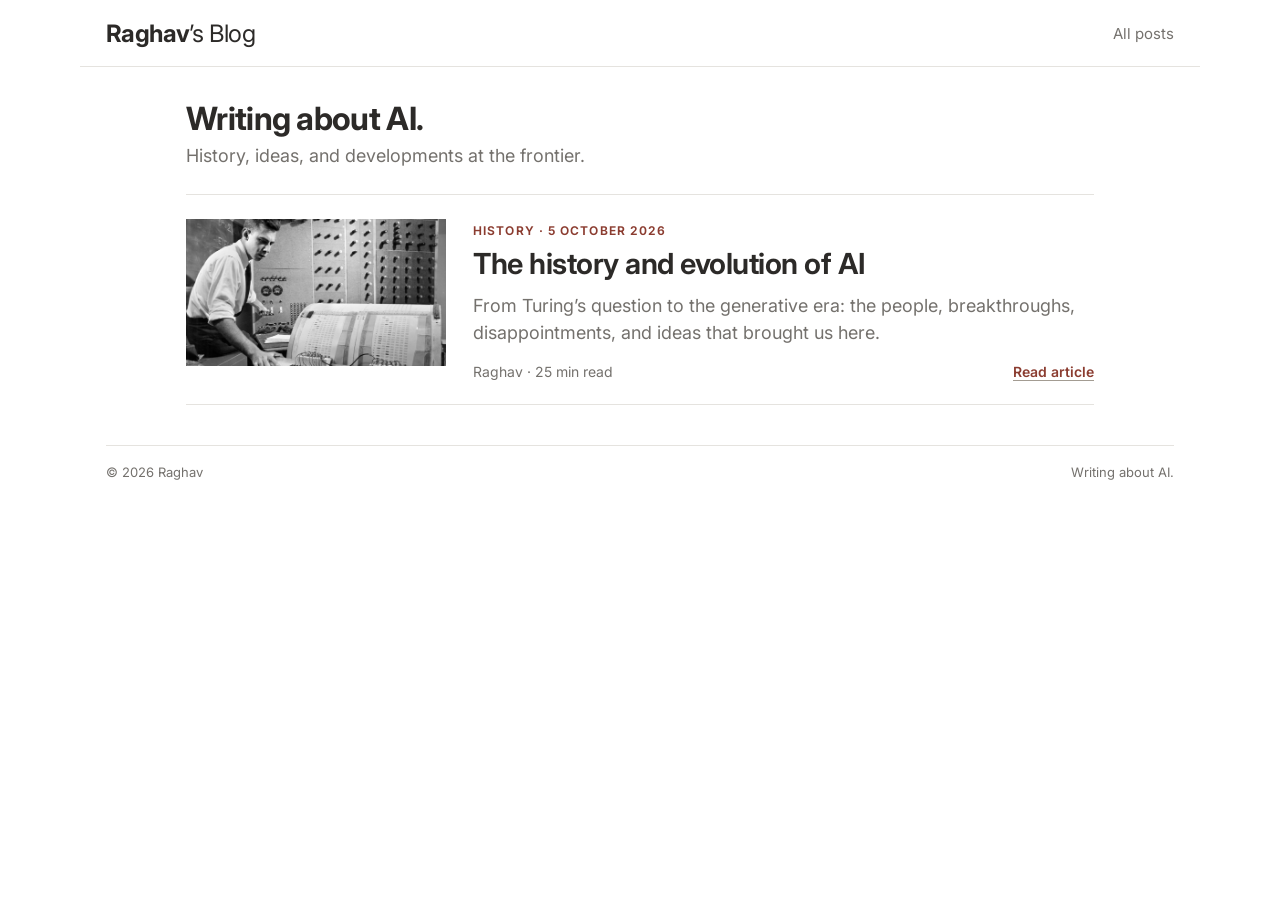
==== commit d863d14b: "Expand AI history with worked technical examples" ====
--- a/index.html
+++ b/index.html
@@ -25,7 +25,7 @@
 <section aria-label="Blog posts" class="post-list">
 <article class="post-preview">
 <a class="preview-image" href="evolution-of-ai/" tabindex="-1" aria-hidden="true"><img src="assets/rosenblatt-perceptron.jpg" alt="" width="1140" height="641"></a>
-<div><span class="post-category">HISTORY · 5 OCTOBER 2026</span><h2><a href="evolution-of-ai/">The history and evolution of AI</a></h2><p>From Turing’s question to the generative era: the people, breakthroughs, disappointments, and ideas that brought us here.</p><div class="preview-meta">Raghav · 21 min read <a href="evolution-of-ai/">Read article</a></div></div>
+<div><span class="post-category">HISTORY · 5 OCTOBER 2026</span><h2><a href="evolution-of-ai/">The history and evolution of AI</a></h2><p>From Turing’s question to the generative era: the people, breakthroughs, disappointments, and ideas that brought us here.</p><div class="preview-meta">Raghav · 25 min read <a href="evolution-of-ai/">Read article</a></div></div>
 </article>
 </section>
 </main><footer class="site-footer"><span>© 2026 Raghav</span><span>Writing about AI.</span></footer>
--- a/style.css
+++ b/style.css
@@ -13,20 +13,20 @@
 .identity{font-size:24px;font-weight:700;letter-spacing:-.6px;text-decoration:none}
 .identity span{font-weight:400}
 .archive-link{font-size:15px;text-decoration:none;color:var(--muted)}
-.article{max-width:892px;margin:auto;padding:30px 36px 45px}
+.article{max-width:812px;margin:auto;padding:30px 36px 45px}
 .post-category{font-size:12px;letter-spacing:1.1px;color:var(--accent);font-weight:650}
-.post-header h1{font-size:42px;letter-spacing:-1px;line-height:1.17;margin:12px 0 16px;font-weight:800}
-.subtitle{font-size:22px;line-height:1.6;color:var(--muted);margin:0}
+.post-header h1{font-size:34px;letter-spacing:-.8px;line-height:1.17;margin:12px 0 16px;font-weight:800}
+.subtitle{font-size:18px;line-height:1.5;color:var(--muted);margin:0}
 .byline{display:flex;align-items:center;gap:11px;margin:20px 0 23px;padding-bottom:19px;border-bottom:1px solid var(--line);font-size:13px}
 .author-mark{display:grid;place-items:center;width:34px;height:34px;background:var(--soft);border:1px solid var(--line);border-radius:50%;font-family:Georgia,serif;font-size:19px}
 .byline strong{display:block;font-size:14px;font-weight:650}
 .byline div>span{display:block;color:var(--muted);margin-top:2px}
-.prose{font-size:21px;line-height:1.75;letter-spacing:-.12px}
-.prose p{margin:0 0 28px}
+.prose{font-size:16px;line-height:1.5;letter-spacing:0}
+.prose p{margin:0 0 20px}
 .prose a{font-weight:500}
-.prose h2{font-size:34px;line-height:1.3;letter-spacing:-.7px;margin:0 0 24px;font-weight:750}
+.prose h2{font-size:24px;line-height:1.3;letter-spacing:-.4px;margin:0 0 20px;font-weight:750}
 .prose h2>span{display:block;font-size:14px;line-height:1.5;color:var(--muted);font-weight:400;letter-spacing:0;margin-top:6px}
-.prose h3{font-size:27px;line-height:1.4;margin:36px 0 21px;font-weight:700;letter-spacing:-.3px}
+.prose h3{font-size:20px;line-height:1.4;margin:28px 0 16px;font-weight:700;letter-spacing:-.3px}
 .contents{border-top:1px solid var(--line);border-bottom:1px solid var(--line);margin:23px 0;padding:11px 0;font-size:15px}
 .contents summary{cursor:pointer;font-weight:600}
 .contents summary>span{float:right;color:var(--muted);font-size:13px;font-weight:400}
@@ -69,12 +69,12 @@
 @media(max-width:750px){.site-header{margin:0 20px;padding:0;height:61px}
 .identity{font-size:22px}
 .article{padding:23px 22px 27px}
-.post-header h1{font-size:34px;letter-spacing:-.8px}
-.subtitle{font-size:19px}
+.post-header h1{font-size:28px;letter-spacing:-.6px}
+.subtitle{font-size:17px}
 .byline{margin:16px 0 19px;padding-bottom:16px}
-.prose{font-size:20px;line-height:1.75;letter-spacing:0}
-.prose h2{font-size:28px;margin-top:0;margin-bottom:21px}
-.prose h3{font-size:23px}
+.prose{font-size:16px;line-height:1.5;letter-spacing:0}
+.prose h2{font-size:23px;margin-top:0;margin-bottom:18px}
+.prose h3{font-size:20px}
 .timeline-grid{grid-template-columns:repeat(2,1fr);gap:13px 20px}
 .timeline-grid div:last-child{grid-column:auto}
 .timeline-grid strong{font-size:16px}
@@ -102,7 +102,7 @@
 
 
 /* Article rhythm: readable measure, visible emphasis, and distinct era boundaries. */
-.prose > section { margin-top: 52px; padding-top: 32px; border-top: 1px solid var(--line); }
+.prose > section { margin-top: 40px; padding-top: 24px; border-top: 1px solid var(--line); }
 
 .prose p strong { font-weight: 750; color: #201d1a; }
 
@@ -112,13 +112,19 @@
 
 .prose a strong { color: inherit; }
 
-.prose > p:first-child { font-size: 22px; line-height: 1.75; }
+.prose > p:first-child { font-size: 16px; line-height: 1.5; }
 
 @media (max-width: 750px) {
-  .prose > section { margin-top: 40px; padding-top: 25px; }
+  .prose > section { margin-top: 32px; padding-top: 22px; }
 
-  .prose > p:first-child { font-size: 21px; line-height: 1.75; }
+  .prose > p:first-child { font-size: 16px; line-height: 1.5; }
 
-  .prose p { margin-bottom: 25px; }
+  .prose p { margin-bottom: 20px; }
 
 }
+
+.prose code { font: 0.88em/1.5 ui-monospace, SFMono-Regular, Consolas, monospace; background: var(--soft); padding: 2px 4px; border-radius: 3px; overflow-wrap: anywhere; }
+.table-wrap { margin: 20px 0; overflow-x: auto; }
+.prose table { border-collapse: collapse; width: 100%; font-size: 15px; line-height: 1.5; }
+.prose th, .prose td { border-bottom: 1px solid var(--line); padding: 9px 14px; text-align: left; }
+.prose th { background: var(--soft); font-weight: 700; }
